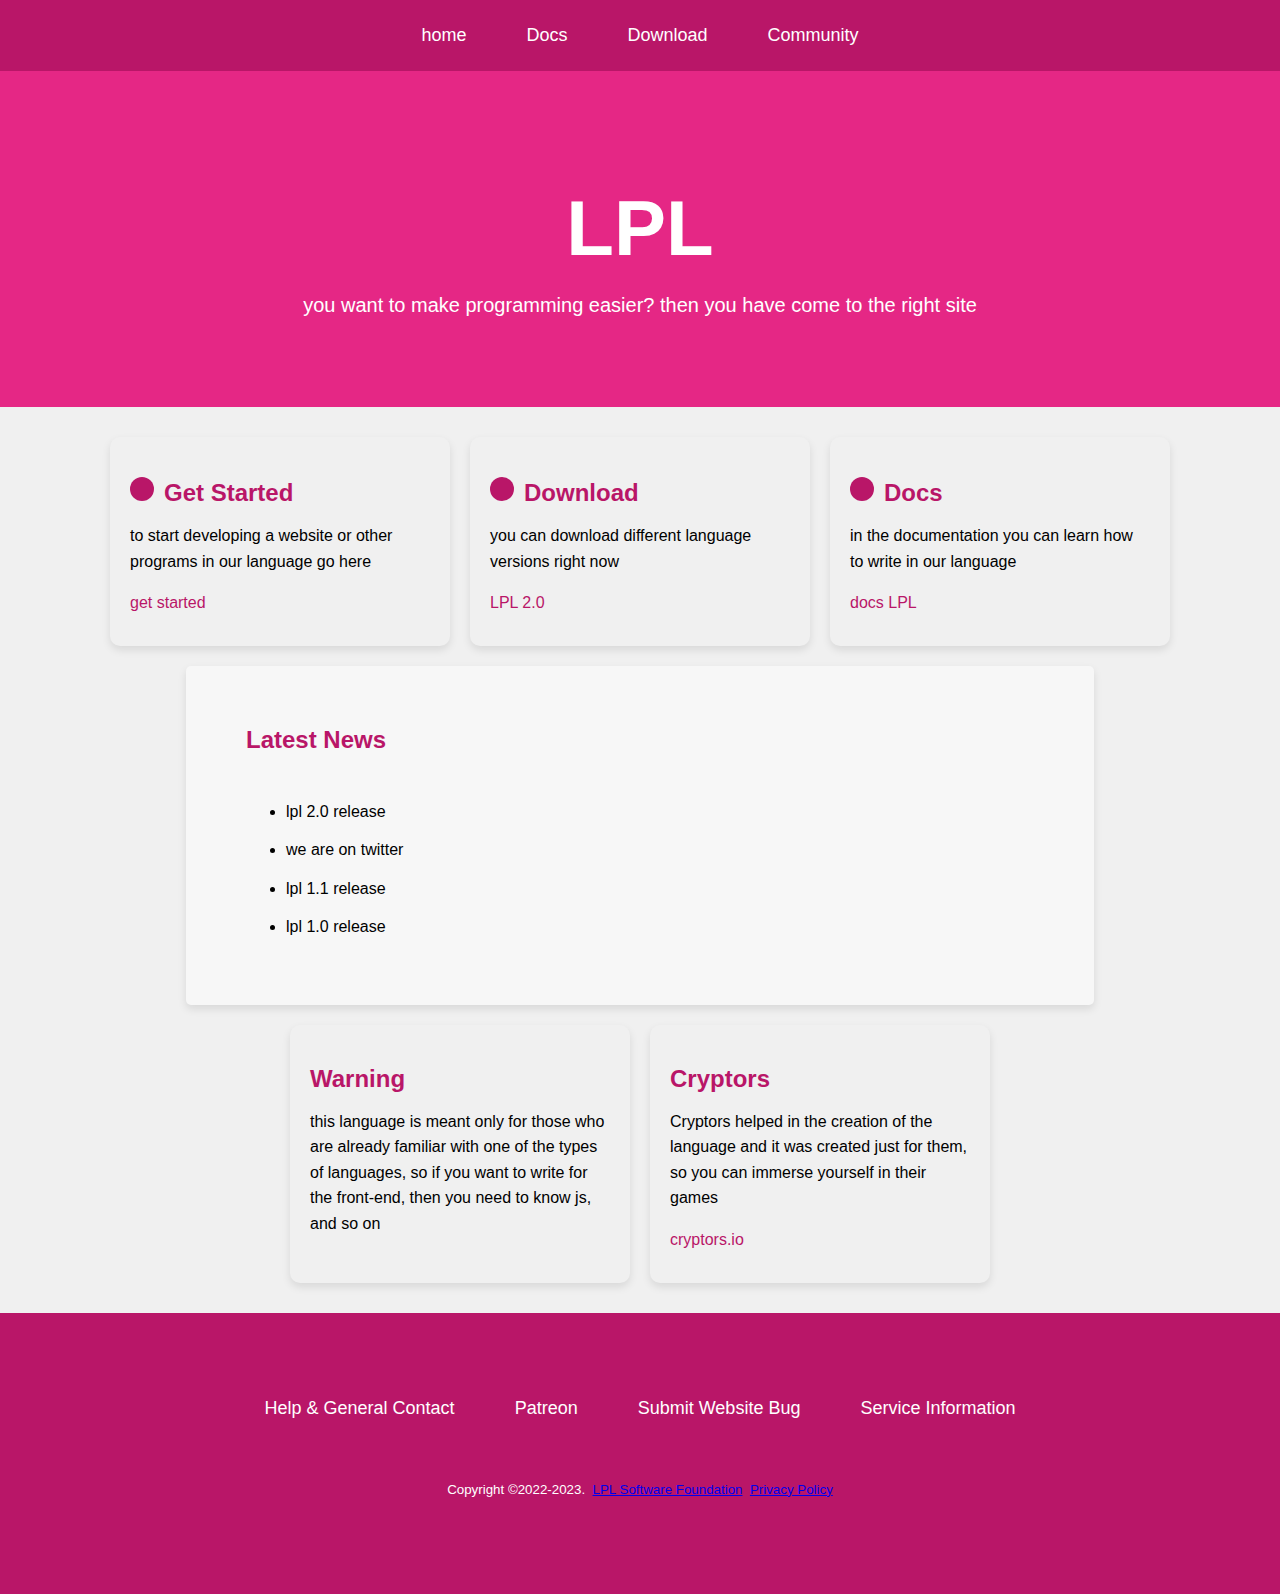
==== index.html @ 968cb1e0 "Add files via upload" ====
<!DOCTYPE html>
<html lang="ru">

<head>
    <meta charset="UTF-8">
    <meta name="viewport" content="width=device-width, initial-scale=1.0">
    <title>LPL Home</title>
    <link rel="stylesheet" href="styles.css">
</head>

<body>
    <header>
        <nav>
            <ul class="menu" role="tree">
            <li class="python-meta ">
            <a href="" title="The LPL Home">home</a>
            </li>
            <li class="docs-meta ">
            <a href="" title="Documentation">Docs</a>
            </li>
            <li class="jobs-meta ">
            <a href="" title="Download">Download</a>
            </li>
            <li class="shop-meta ">
            <a href="https://discord.gg/7XXU7kfgJj" title="Discord">Community</a>
            </li>
            </ul>
            </nav>
        <div class="header-content">
            <div class="container">
                <h1>LPL</h1>
                <p>you want to make programming easier? then you have come to the right site</p>
            </div>
        </div>
    </header>
    <main>
        <div class="row">
            <div class="small-widget get-started-widget">
                <h2 class="widget-title"><span aria-hidden="true" class="icon-get-started"></span>Get Started</h2>
                <p>to start developing a website or other programs in our language go here</p>
                <p><a href="">get started</a></p>
            </div>

            <div class="small-widget download-widget">
                <h2 class="widget-title"><span aria-hidden="true" class="icon-download"></span>Download</h2>
                <p>you can download different language versions right now</p>
                <p><a href="">LPL 2.0</a></p>
            </div>

            <div class="small-widget documentation-widget">
                <h2 class="widget-title"><span aria-hidden="true" class="icon-documentation"></span>Docs</h2>
                <p>in the documentation you can learn how to write in our language</p>
                <p><a href="">docs LPL</a></p>
            </div>
        </div>
        <div class="list-widgets row">
            <div class="medium-widget blog-widget">
                <div class="shrubbery">
                    <h2 class="widget-title"><span aria-hidden="true" class="icon-news"></span>Latest News</h2>
                    <ul class="menu_lol">
                        <li>
                            <p>lpl 2.0 release</p>
                        </li>
                        <li>
                            <p>we are on twitter</p>
                        </li>
                        <li>
                            <p>lpl 1.1 release</p>
                        </li>
                        <li>
                            <p>lpl 1.0 release</p>
                        </li>
                    </ul>
                </div>
            </div>
        </div>
        <!-- Дополнительные элементы для красоты -->
        <div class="row">
            <div class="small-widget additional-widget">
                <h2 class="widget-title">Warning</h2>
                <p>this language is meant only for those who are already familiar with one of the types of languages, so if you want to write for the front-end, then you need to know js, and so on</p>
            </div>

            <div class="small-widget additional-widget">
                <h2 class="widget-title">Cryptors</h2>
                <p>Cryptors helped in the creation of the language and it was created just for them, so you can immerse yourself in their games</p>
                <p><a href="https://cryptors.io/">cryptors.io</a></p>
            </div>
        </div>
    </main>
    
    <footer>
        <div class="site-base">
            <div class="container">
                <ul class="footer-links navigation menu do-not-print" role="tree">
                    <li class="tier-1 element-1"><a href="mailto:mtv129jo@gmail.com">Help &amp; <span class="say-no-more">General</span> Contact</a></li>
                    <li class="tier-1 element-2"><a href="https://www.patreon.com/user?u=70884548">Patreon <span class="say-no-more"></span></a></li>
                    <li class="tier-1 element-3"><a href="https://github.com/python/pythondotorg/issues">Submit Website Bug</a></li>
                    <li class="tier-1 element-4">
                        <a href="https://status.python.org/" title="Service Under Maintenance">Service Information<span class="python-status-indicator-maintenance" id="python-status-indicator"></span></a>
                    </li>
                </ul>

                <div class="copyright">
                    <div class="footer-content">
                    <p><small>
                            <span class="pre">Copyright ©2022-2023.</span>
                            &nbsp;<span class="pre"><a href="https://www.python.org/psf-landing/">LPL Software Foundation</a></span>

                            &nbsp;<span class="pre"><a href="https://www.python.org/privacy/">Privacy Policy</a></span>
                            <!--&nbsp;<span class="pre"><a href="/psf/community-infrastructure">Powered by PSF Community Infrastructure</a></span>-->
                        </small></p>
                    </div>
                </div>

            </div><!-- end .container -->
        </div><!-- end .site-base -->
    </footer>
</body>

</html>
---- styles.css ----
/* Общие стили */
body {
    font-family: Arial, sans-serif;
    margin: 0;
    padding: 0;
}

.container {
    max-width: 1200px;
    margin: 0 auto;
    padding: 20px;
}

/* Стили для header */
.header-content {
    background-color: #000; /* Тёмно-серый цвет */
    padding: 40px 0;
    color: #fff;
    text-align: center;
}

.header-content h1 {
    font-size: 78px;
    color: #fff; /* Возвращаем заголовку белый цвет */
}

.header-content p {
    font-size: 20px;
    margin-bottom: 30px;
}

.header-content a {
    background-color: #fff;
    color: #e91e63; /* Розоватый цвет */
    text-decoration: none;
    padding: 10px 20px;
    border-radius: 5px;
    font-size: 18px;
}

.header-content a:hover {
    background-color: #e6e6e6;
}

/* Стили для меню */
.menu {
    background-color: #000;
    list-style: none;
    padding: 10px;
    margin: 0;
    display: flex; /* Используем flexbox для выравнивания */
    justify-content: center; /* Выравниваем элементы по центру по горизонтали */
    align-items: center; /* Выравниваем элементы по центру по вертикали */
}

.menu li {
    display: inline-block;
    margin-right: 20px;
}

.menu li:last-child {
    margin-right: 0; /* Убираем правый отступ у последнего элемента */
}

.menu li a {
    display: block;
    padding: 15px 20px;
    color: #ffffff;
    text-decoration: none;
}

.menu li a:hover {
    background-color: #800e47;
}

.menu_lol {
    background-color: #f7f7f7;
    display: inline-block;
    margin-right: 20px;
    color: #000;
}

.menu_lol li:last-child {
    margin-right: 0;
}

.menu_lol li a {
    color: #000;
    text-decoration: none;
    font-size: 15px;
}

.menu_lol li a:hover {
    text-decoration: underline;
}

.menu li a {
    color: #ffffff;
    text-decoration: none;
    font-size: 18px;
}

.menu li a:hover {
    text-decoration: underline;
}

/* Стили для .row */
.row {
    display: flex;
    flex-wrap: wrap;
    justify-content: center;
    color: #000;
}

.small-widget {
    background-color: #f0f0f0;
    border-radius: 10px;
    padding: 20px;
    margin: 10px;
    max-width: 300px;
    box-shadow: 0 4px 8px rgba(0, 0, 0, 0.1);
}

.widget-title {
    font-size: 24px;
    font-weight: bold;
    color: ##000;
    margin-bottom: 15px;
}

.widget-title .icon-get-started,
.widget-title .icon-download,
.widget-title .icon-documentation,
.widget-title .icon-jobs {
    display: inline-block;
    width: 24px;
    height: 24px;
    margin-right: 10px;
    background-color: #b91668;
    border-radius: 50%;
}

.small-widget p {
    margin-bottom: 10px;
    line-height: 1.6;
}

.small-widget a {
    color: #b91668;
    text-decoration: none;
}

.small-widget a:hover {
    text-decoration: underline;
}

.list-widgets.row {
    display: flex;
    flex-wrap: wrap;
    justify-content: center;
}

.list-widgets .medium-widget {
    flex: 0 0 70%; /* Задаем блоку ширину 70% от доступной ширины */
    background-color: #f7f7f7;
    padding: 20px;
    border-radius: 5px;
    margin: 10px;
    box-shadow: 0 4px 8px rgba(0, 0, 0, 0.1);
}

.list-widgets .shrubbery {
    background-color: #f7f7f7;
    padding: 20px;
    border-radius: 5px;
    margin-left: 20px;
}

.list-widgets h2.widget-title {
    font-size: 24px;
    font-weight: bold;
    color: ##000;
    margin-bottom: 15px;
}

.list-widgets p {
    margin-bottom: 10px;
    line-height: 1.4;
}

.list-widgets a {
    color: #306998;
    text-decoration: none;
}

.list-widgets a:hover {
    text-decoration: underline;
}

.list-widgets .give-me-more {
    display: flex;
    justify-content: flex-end;
}

.list-widgets .give-me-more a {
    display: inline-block;
    background-color: #306998;
    color: #fff;
    text-decoration: none;
    padding: 6px 12px;
    border-radius: 4px;
}

.list-widgets .give-me-more a:hover {
    background-color: #205480;
}

/* Стили для .site-base */
.site-base {
    background-color: #306998;
    color: #fff;
    padding: 40px 0;
    text-align: center;
}

.site-base .container {
    display: flex;
    flex-wrap: wrap;
    justify-content: center;
}

/*
/* Тёмно-серый цвет */
:root {
  --main-bg-color: #202020;
}

/* Розоватый цвет */
:root {
  --main-pink-color: #E52785;
}

/* Заголовок общего стиля */
body {
  font-family: Arial, sans-serif;
  margin: 0;
  padding: 0;
  background-color: var(--main-bg-color);
}

/* Стили для header */
.header-content {
  background-color: var(--main-pink-color);
  padding: 40px 0;
  color: #fff;
  text-align: center;
}

/* Остальные стили остаются неизменными */
/* Стили для header */
header {
    background-color: #E52785;
    color: #fff;
  }
  
  header h1 {
    font-size: 48px;
    margin-bottom: 20px;
  }
  
  header p {
    font-size: 20px;
    margin-bottom: 30px;
  }
  
  /* Стили для footer */
  footer {
    background-color: #E52785;
    color: #fff;
    text-align: center;
  }
  .menu{
    background-color: #b91668;
  }
  /* Стили для footer */
footer {
    background-color: #E52785;
    color: #fff;
    text-align: center;
  }
  
  footer .footer-content {
    background-color: #b91668;
    padding: 20px;
  }
/* Стили для footer */
footer {
    background-color: #b91668;
    color: #fff;
    text-align: center;
  }
  
  footer .footer-content {
    padding: 20px;
  
  }
.site-base{
    background-color: #b91668;
}    
  h2{
    color: #000;
  }
  .row {
    display: flex;
    flex-wrap: wrap;
    justify-content: center;
    color: #000;
}

/* Стили для меню документации */
.documentation-menu {
    background-color: #202020;
    color: #fff;
    padding: 20px;
}

.documentation-menu ul {
    list-style-type: none;
    padding: 0;
}

.documentation-menu li {
    margin: 10px 0;
}

.documentation-menu a {
    color: #fff;
    text-decoration: none;
    font-size: 18px;
}

.documentation-menu a:hover {
    text-decoration: underline;
}
/* Стили для <main> */
main {
    background-color: #f0f0f0;
    padding: 20px;
    font-family: Arial, sans-serif;
    color: #333;
}

/* Стили для заголовков (h2) */
main h2 {
    font-size: 24px;
    color: #b91668;
    margin-top: 20px;
}

/* Стили для кода (pre и code) */
main pre {
    background-color: #f7f7f7;
    border: 1px solid #ddd;
    border-radius: 5px;
    padding: 10px;
    overflow-x: auto;
    line-height: 1.4;
}

main code {
    font-family: Consolas, Monaco, monospace;
}

/* Стили для абзацев (p) */
main p {
    line-height: 1.6;
}

/* Стили для ссылок */
main a {
    color: #b91668;
    text-decoration: none;
}

main a:hover {
    text-decoration: underline;
}
.documentation-menu {
    background-color: #b91668;
    padding: 10px;
    border-radius: 5px;
    margin-top: 20px;
}

.documentation-menu a {
    color: #fff;
    text-decoration: none;
    display: block;
    padding: 5px 10px;
    margin: 5px 0;
    transition: background-color 0.3s ease;
}

.documentation-menu a:hover {
    background-color: #9e175a;
}
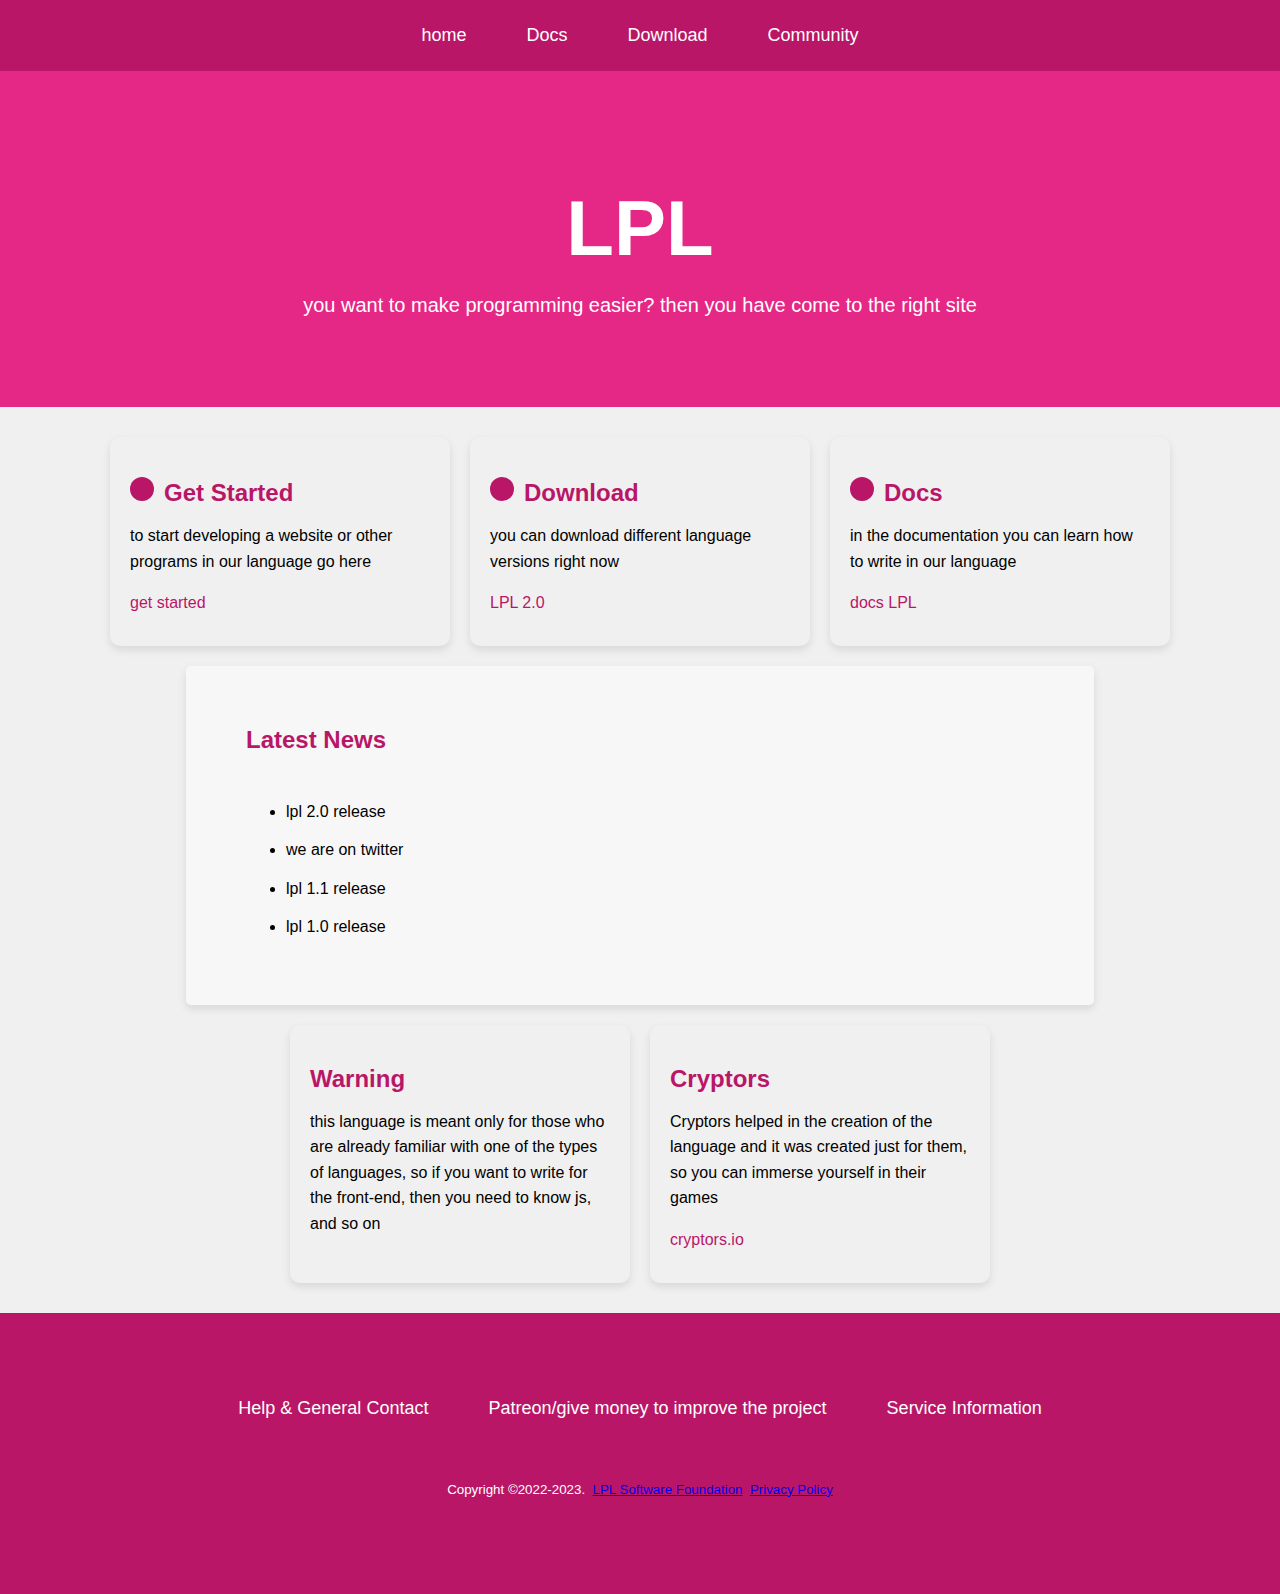
==== commit 29bb99d4: "Add files via upload" ====
--- a/index.html
+++ b/index.html
@@ -13,13 +13,13 @@
         <nav>
             <ul class="menu" role="tree">
             <li class="python-meta ">
-            <a href="" title="The LPL Home">home</a>
+            <a href="https://lplanguage.github.io/lplang.github.io/" title="The LPL Home">home</a>
             </li>
             <li class="docs-meta ">
-            <a href="" title="Documentation">Docs</a>
+            <a href="https://lplanguage.github.io/lplang.github.io/doc.html" title="Documentation">Docs</a>
             </li>
             <li class="jobs-meta ">
-            <a href="" title="Download">Download</a>
+            <a href="https://lplanguage.github.io/lplang.github.io/Download.html" title="Download">Download</a>
             </li>
             <li class="shop-meta ">
             <a href="https://discord.gg/7XXU7kfgJj" title="Discord">Community</a>
@@ -94,25 +94,25 @@
             <div class="container">
                 <ul class="footer-links navigation menu do-not-print" role="tree">
                     <li class="tier-1 element-1"><a href="mailto:mtv129jo@gmail.com">Help &amp; <span class="say-no-more">General</span> Contact</a></li>
-                    <li class="tier-1 element-2"><a href="https://www.patreon.com/user?u=70884548">Patreon <span class="say-no-more"></span></a></li>
-                    <li class="tier-1 element-3"><a href="https://github.com/python/pythondotorg/issues">Submit Website Bug</a></li>
+                    <li class="tier-1 element-2"><a href="https://www.patreon.com/user?u=70884548">Patreon/give money to improve the project <span class="say-no-more"></span></a></li>
+                    
                     <li class="tier-1 element-4">
-                        <a href="https://status.python.org/" title="Service Under Maintenance">Service Information<span class="python-status-indicator-maintenance" id="python-status-indicator"></span></a>
+                        <a href="https://lplanguage.github.io/lplang.github.io/service.html" title="Service Under Maintenance">Service Information<span class="python-status-indicator-maintenance" id="python-status-indicator"></span></a>
                     </li>
                 </ul>
-
+    
                 <div class="copyright">
                     <div class="footer-content">
                     <p><small>
                             <span class="pre">Copyright ©2022-2023.</span>
-                            &nbsp;<span class="pre"><a href="https://www.python.org/psf-landing/">LPL Software Foundation</a></span>
-
-                            &nbsp;<span class="pre"><a href="https://www.python.org/privacy/">Privacy Policy</a></span>
+                            &nbsp;<span class="pre"><a href="https://lplanguage.github.io/lplang.github.io/software.html">LPL Software Foundation</a></span>
+    
+                            &nbsp;<span class="pre"><a href="https://lplanguage.github.io/lplang.github.io/privacy.html">Privacy Policy</a></span>
                             <!--&nbsp;<span class="pre"><a href="/psf/community-infrastructure">Powered by PSF Community Infrastructure</a></span>-->
                         </small></p>
                     </div>
                 </div>
-
+    
             </div><!-- end .container -->
         </div><!-- end .site-base -->
     </footer>
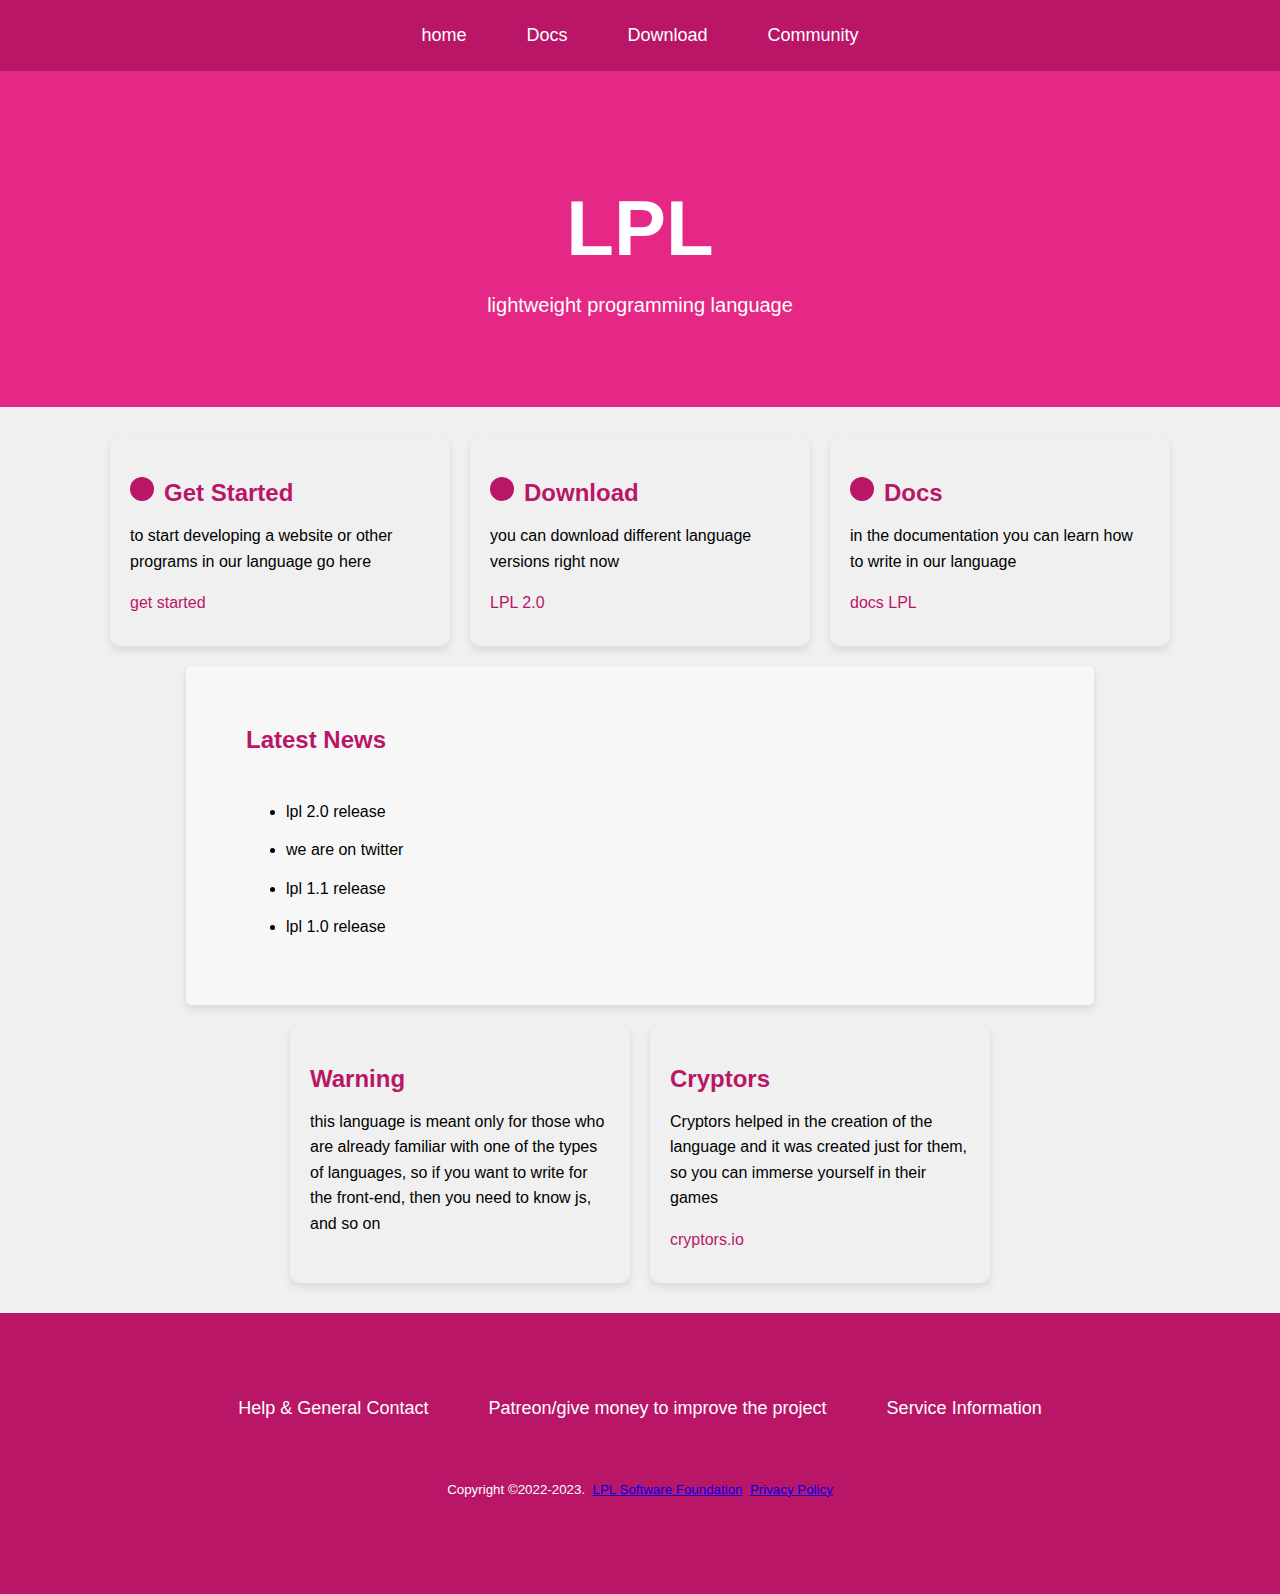
==== commit 49d9255b: "Add files via upload" ====
--- a/index.html
+++ b/index.html
@@ -29,7 +29,7 @@
         <div class="header-content">
             <div class="container">
                 <h1>LPL</h1>
-                <p>you want to make programming easier? then you have come to the right site</p>
+                <p>lightweight programming language</p>
             </div>
         </div>
     </header>
@@ -38,19 +38,19 @@
             <div class="small-widget get-started-widget">
                 <h2 class="widget-title"><span aria-hidden="true" class="icon-get-started"></span>Get Started</h2>
                 <p>to start developing a website or other programs in our language go here</p>
-                <p><a href="">get started</a></p>
+                <p><a href="https://lplanguage.github.io/lplang.github.io/Download.html">get started</a></p>
             </div>
 
             <div class="small-widget download-widget">
                 <h2 class="widget-title"><span aria-hidden="true" class="icon-download"></span>Download</h2>
                 <p>you can download different language versions right now</p>
-                <p><a href="">LPL 2.0</a></p>
+                <p><a href="https://lplanguage.github.io/lplang.github.io/Download.html">LPL 2.0</a></p>
             </div>
 
             <div class="small-widget documentation-widget">
                 <h2 class="widget-title"><span aria-hidden="true" class="icon-documentation"></span>Docs</h2>
                 <p>in the documentation you can learn how to write in our language</p>
-                <p><a href="">docs LPL</a></p>
+                <p><a href="https://lplanguage.github.io/lplang.github.io/doc.html">docs LPL</a></p>
             </div>
         </div>
         <div class="list-widgets row">
